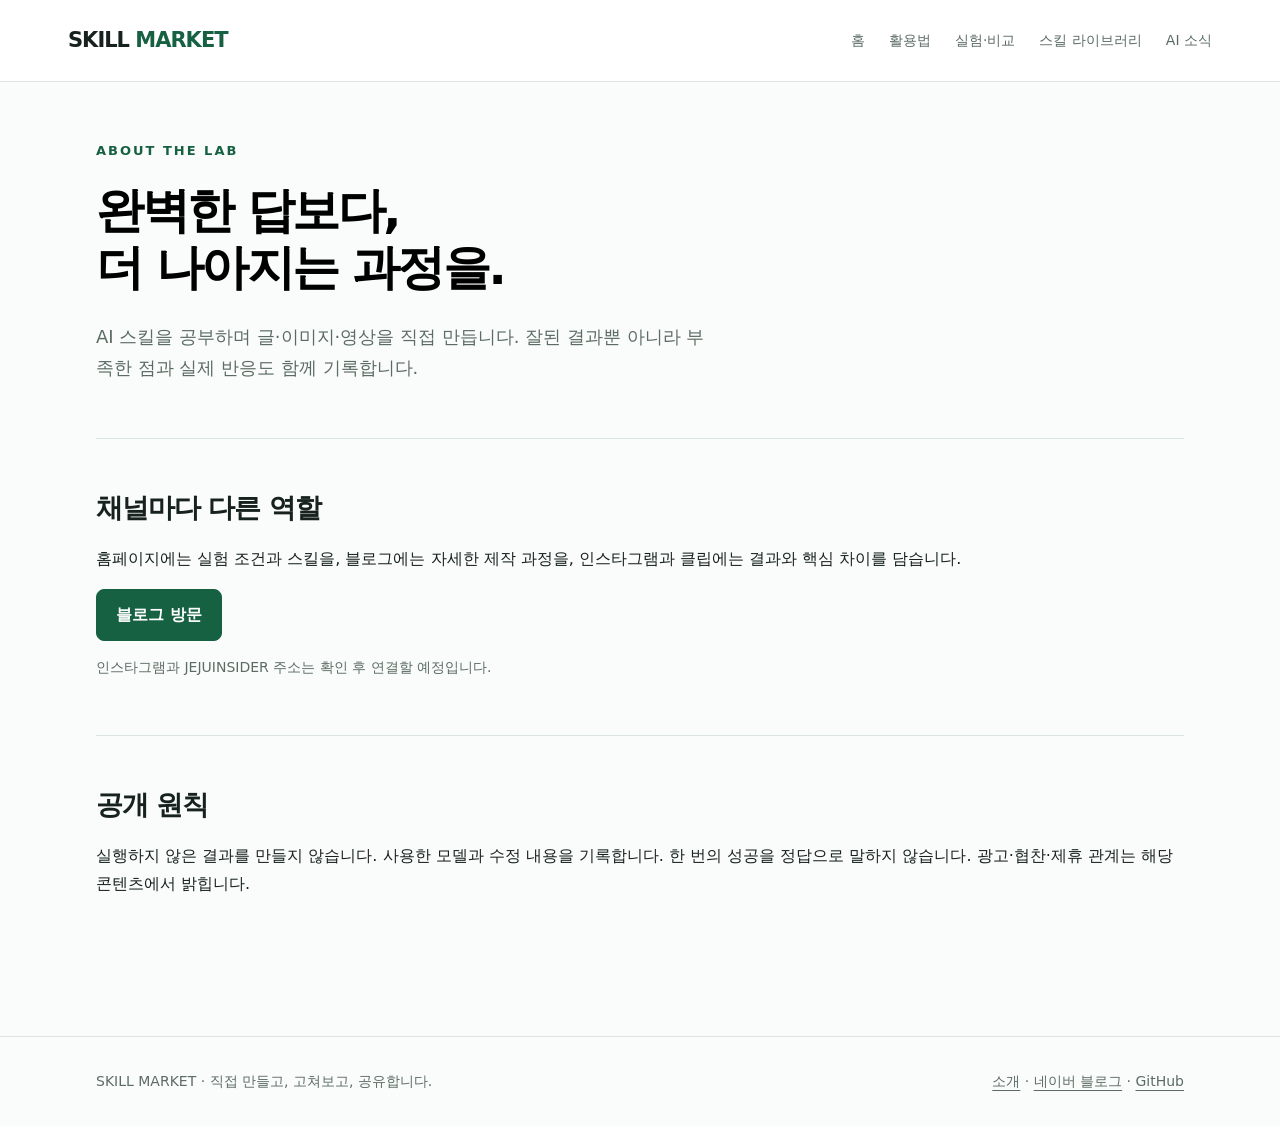
==== docs/about.html @ dbcd6d56 "feat: add AI learning lab homepage and first experiment pages" ====
<!doctype html><html lang="ko"><head><meta charset="utf-8"><meta name="viewport" content="width=device-width,initial-scale=1"><title>소개 | SKILL MARKET</title><meta name="description" content="AI 스킬을 직접 써보고 개선하는 실험실. 결과물 비교, 제작 과정과 재사용 가능한 스킬을 기록합니다."><meta property="og:title" content="소개 | SKILL MARKET"><meta property="og:description" content="직접 만들고 고쳐보며 더 나은 AI 활용법을 나눕니다."><meta property="og:type" content="website"><link rel="stylesheet" href="assets/lab.css"><script src="assets/lab.js" defer></script></head><body><a class="skip" href="#main">본문으로 이동</a><header><div class="nav"><a class="brand" href="index.html">SKILL <span>MARKET</span></a><nav aria-label="주 메뉴"><a href="index.html">홈</a><a href="guides.html">활용법</a><a href="experiments.html">실험·비교</a><a href="library.html">스킬 라이브러리</a><a href="news.html">AI 소식</a></nav></div></header><main id="main"><div class="intro"><span class="eyebrow">About the lab</span><h1>완벽한 답보다,<br>더 나아지는 과정을.</h1><p class="lede">AI 스킬을 공부하며 글·이미지·영상을 직접 만듭니다. 잘된 결과뿐 아니라 부족한 점과 실제 반응도 함께 기록합니다.</p></div><section class="section"><h2>채널마다 다른 역할</h2><p>홈페이지에는 실험 조건과 스킬을, 블로그에는 자세한 제작 과정을, 인스타그램과 클립에는 결과와 핵심 차이를 담습니다.</p><a class="button primary" href="https://blog.naver.com/ldg0116">블로그 방문</a><p class="meta">인스타그램과 JEJUINSIDER 주소는 확인 후 연결할 예정입니다.</p></section><section class="section"><h2>공개 원칙</h2><p>실행하지 않은 결과를 만들지 않습니다. 사용한 모델과 수정 내용을 기록합니다. 한 번의 성공을 정답으로 말하지 않습니다. 광고·협찬·제휴 관계는 해당 콘텐츠에서 밝힙니다.</p></section></main><footer><div class="foot"><span>SKILL MARKET · 직접 만들고, 고쳐보고, 공유합니다.</span><span><a href="about.html">소개</a> · <a href="https://blog.naver.com/ldg0116">네이버 블로그</a> · <a href="https://github.com/ldg0116-oss/skill-market">GitHub</a></span></div></footer></body></html>
---- docs/assets/lab.css ----
:root{--ink:#17221e;--muted:#5c6c64;--line:#dce5df;--green:#176143;--pale:#edf5ef;--bg:#fafcfb}*{box-sizing:border-box;min-width:0}body{margin:0;background:var(--bg);color:var(--ink);font:16px/1.75 system-ui,"Malgun Gothic",sans-serif}a{color:inherit;text-underline-offset:4px}button,input,textarea{font:inherit}a:focus-visible,button:focus-visible,input:focus-visible,textarea:focus-visible{outline:3px solid #bb7e16;outline-offset:4px}header{border-bottom:1px solid var(--line);background:white}.nav{max-width:1200px;margin:auto;display:flex;justify-content:space-between;align-items:center;padding:22px 28px;gap:24px}.brand{font-weight:850;letter-spacing:-1px;text-decoration:none;font-size:21px}.brand span{color:var(--green)}nav{display:flex;gap:24px;flex-wrap:wrap}nav a{text-decoration:none;font-size:14px;color:var(--muted)}nav a[aria-current]{color:var(--green);font-weight:750}main{max-width:1144px;margin:auto;padding:0 28px 80px}.eyebrow{text-transform:uppercase;color:var(--green);font-size:13px;letter-spacing:2px;font-weight:750}.hero{display:grid;grid-template-columns:minmax(0,1.1fr) minmax(0,1fr);gap:65px;align-items:center;padding:78px 0 70px}h1{font-size:clamp(34px,4.5vw,59px);line-height:1.2;letter-spacing:-2.5px;margin:18px 0 24px;color:#000}h2{font-size:27px;line-height:1.4;letter-spacing:-1px;margin:8px 0 18px}h3{font-size:20px;line-height:1.45;margin:12px 0}.lede{color:var(--muted);max-width:620px;font-size:18px}.actions{display:flex;flex-wrap:wrap;gap:12px;margin:28px 0}.button,button{display:inline-flex;align-items:center;justify-content:center;border:1px solid var(--line);border-radius:8px;padding:11px 19px;background:white;text-decoration:none;font-weight:650;cursor:pointer}.primary{background:var(--green);color:white;border-color:var(--green)}.stage{background:#182b24;color:white;padding:28px;border-radius:18px;box-shadow:0 22px 50px #162b2414;transform:rotate(1deg)}.stage-top{display:flex;justify-content:space-between;font-size:13px;color:#cfdfd5}.frames{display:grid;grid-template-columns:repeat(2,minmax(0,1fr));gap:16px;margin:22px 0}.frame{aspect-ratio:9/12;background:linear-gradient(155deg,#799481,#354d42);border:1px solid #a9c1b17a;border-radius:10px;display:flex;flex-direction:column;justify-content:space-between;padding:18px}.frame strong{font-size:32px}.frame p{background:#13251fe6;padding:10px;border-radius:5px;font-size:14px;line-height:1.6}.frame.after{background:linear-gradient(155deg,#c8dfc6,#728e77)}.stage small{color:#c6d6cb}.section{padding:42px 0;border-top:1px solid var(--line)}.section-head{display:flex;justify-content:space-between;gap:20px;align-items:center}.grid{display:grid;grid-template-columns:repeat(3,1fr);gap:22px}.grid.two{grid-template-columns:repeat(2,1fr)}.card{background:white;border:1px solid var(--line);border-radius:12px;padding:25px}.card p{color:var(--muted)}.card a{font-weight:650}.tag{display:inline-block;padding:4px 10px;border-radius:5px;background:var(--pale);color:var(--green);font-size:13px;font-weight:650}.tag.wait{background:#fff2d9;color:#805611}.meta{font-size:14px;color:var(--muted)}.topic-list{display:flex;gap:12px;flex-wrap:wrap}.topic-list a{padding:12px 22px;background:white;border:1px solid var(--line);border-radius:8px;text-decoration:none}.intro{padding:54px 0 36px;max-width:860px}.intro h1{font-size:clamp(32px,4vw,48px)}.notice{background:var(--pale);border-left:3px solid var(--green);padding:18px 22px;margin:22px 0}.scroll{overflow:auto}table{border-collapse:collapse;width:100%;background:white;min-width:550px}th,td{text-align:left;padding:16px;border-bottom:1px solid var(--line)}th{background:var(--pale);font-size:14px}details{border:1px solid var(--line);border-radius:10px;background:white;margin:14px 0;padding:18px}summary{cursor:pointer;font-weight:700}textarea{width:100%;min-height:330px;padding:18px;border:1px solid var(--line);border-radius:8px;background:white;line-height:1.7}footer{border-top:1px solid var(--line);padding:32px 28px;color:var(--muted);font-size:14px}.foot{max-width:1088px;margin:auto;display:flex;justify-content:space-between;gap:20px;flex-wrap:wrap}.quiet{color:var(--muted)}.skip{position:absolute;top:-100px}.skip:focus{top:0;background:white;padding:16px;z-index:9}.steps{counter-reset:step;list-style:none;padding:0}.steps li{border-bottom:1px solid var(--line);padding:18px 0}.steps li:before{counter-increment:step;content:counter(step);display:inline-grid;place-items:center;background:var(--pale);width:30px;height:30px;border-radius:50%;margin-right:14px;color:var(--green)}@media(max-width:760px){.nav{align-items:flex-start;flex-direction:column;padding:18px 20px;gap:14px}nav{gap:12px 20px}main{padding:0 20px 50px}.hero{grid-template-columns:1fr;padding:38px 0;gap:28px}h1{letter-spacing:-1.6px}.stage{transform:none}.grid,.grid.two{grid-template-columns:1fr}.section{padding:30px 0}.section-head{align-items:flex-start;flex-direction:column;gap:0}.intro{padding:34px 0 20px}.frame{aspect-ratio:9/11}}
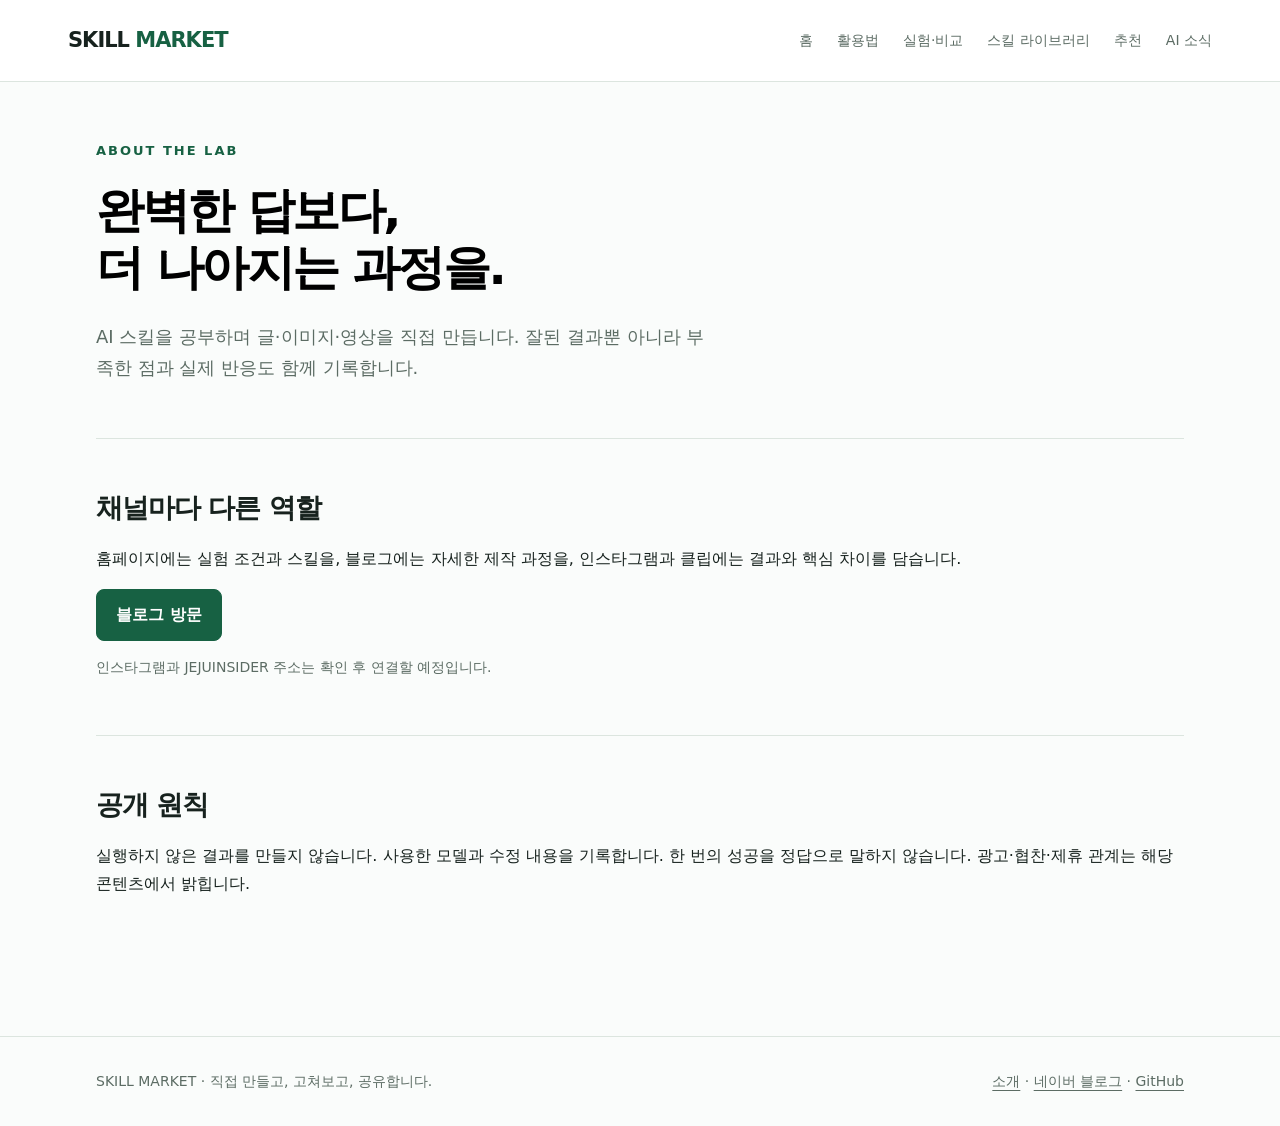
==== commit 86eec2f3: "feat: 추천 탭 추가 (주간 추천 페이지 picks.html, data/picks.json) 매주 새로 올라온 스킬 가운데 시험해 볼 만한 것을 5개쯤 올리는 자리. 지금은 추" ====
--- a/docs/about.html
+++ b/docs/about.html
@@ -1 +1 @@
-<!doctype html><html lang="ko"><head><meta charset="utf-8"><meta name="viewport" content="width=device-width,initial-scale=1"><title>소개 | SKILL MARKET</title><meta name="description" content="AI 스킬을 직접 써보고 개선하는 실험실. 결과물 비교, 제작 과정과 재사용 가능한 스킬을 기록합니다."><meta property="og:title" content="소개 | SKILL MARKET"><meta property="og:description" content="직접 만들고 고쳐보며 더 나은 AI 활용법을 나눕니다."><meta property="og:type" content="website"><link rel="stylesheet" href="assets/lab.css"><script src="assets/lab.js" defer></script></head><body><a class="skip" href="#main">본문으로 이동</a><header><div class="nav"><a class="brand" href="index.html">SKILL <span>MARKET</span></a><nav aria-label="주 메뉴"><a href="index.html">홈</a><a href="guides.html">활용법</a><a href="experiments.html">실험·비교</a><a href="library.html">스킬 라이브러리</a><a href="news.html">AI 소식</a></nav></div></header><main id="main"><div class="intro"><span class="eyebrow">About the lab</span><h1>완벽한 답보다,<br>더 나아지는 과정을.</h1><p class="lede">AI 스킬을 공부하며 글·이미지·영상을 직접 만듭니다. 잘된 결과뿐 아니라 부족한 점과 실제 반응도 함께 기록합니다.</p></div><section class="section"><h2>채널마다 다른 역할</h2><p>홈페이지에는 실험 조건과 스킬을, 블로그에는 자세한 제작 과정을, 인스타그램과 클립에는 결과와 핵심 차이를 담습니다.</p><a class="button primary" href="https://blog.naver.com/ldg0116">블로그 방문</a><p class="meta">인스타그램과 JEJUINSIDER 주소는 확인 후 연결할 예정입니다.</p></section><section class="section"><h2>공개 원칙</h2><p>실행하지 않은 결과를 만들지 않습니다. 사용한 모델과 수정 내용을 기록합니다. 한 번의 성공을 정답으로 말하지 않습니다. 광고·협찬·제휴 관계는 해당 콘텐츠에서 밝힙니다.</p></section></main><footer><div class="foot"><span>SKILL MARKET · 직접 만들고, 고쳐보고, 공유합니다.</span><span><a href="about.html">소개</a> · <a href="https://blog.naver.com/ldg0116">네이버 블로그</a> · <a href="https://github.com/ldg0116-oss/skill-market">GitHub</a></span></div></footer></body></html>+<!doctype html><html lang="ko"><head><meta charset="utf-8"><meta name="viewport" content="width=device-width,initial-scale=1"><title>소개 | SKILL MARKET</title><meta name="description" content="AI 스킬을 직접 써보고 개선하는 실험실. 결과물 비교, 제작 과정과 재사용 가능한 스킬을 기록합니다."><meta property="og:title" content="소개 | SKILL MARKET"><meta property="og:description" content="직접 만들고 고쳐보며 더 나은 AI 활용법을 나눕니다."><meta property="og:type" content="website"><link rel="stylesheet" href="assets/lab.css"><script src="assets/lab.js" defer></script></head><body><a class="skip" href="#main">본문으로 이동</a><header><div class="nav"><a class="brand" href="index.html">SKILL <span>MARKET</span></a><nav aria-label="주 메뉴"><a href="index.html">홈</a><a href="guides.html">활용법</a><a href="experiments.html">실험·비교</a><a href="library.html">스킬 라이브러리</a><a href="picks.html">추천</a><a href="news.html">AI 소식</a></nav></div></header><main id="main"><div class="intro"><span class="eyebrow">About the lab</span><h1>완벽한 답보다,<br>더 나아지는 과정을.</h1><p class="lede">AI 스킬을 공부하며 글·이미지·영상을 직접 만듭니다. 잘된 결과뿐 아니라 부족한 점과 실제 반응도 함께 기록합니다.</p></div><section class="section"><h2>채널마다 다른 역할</h2><p>홈페이지에는 실험 조건과 스킬을, 블로그에는 자세한 제작 과정을, 인스타그램과 클립에는 결과와 핵심 차이를 담습니다.</p><a class="button primary" href="https://blog.naver.com/ldg0116">블로그 방문</a><p class="meta">인스타그램과 JEJUINSIDER 주소는 확인 후 연결할 예정입니다.</p></section><section class="section"><h2>공개 원칙</h2><p>실행하지 않은 결과를 만들지 않습니다. 사용한 모델과 수정 내용을 기록합니다. 한 번의 성공을 정답으로 말하지 않습니다. 광고·협찬·제휴 관계는 해당 콘텐츠에서 밝힙니다.</p></section></main><footer><div class="foot"><span>SKILL MARKET · 직접 만들고, 고쳐보고, 공유합니다.</span><span><a href="about.html">소개</a> · <a href="https://blog.naver.com/ldg0116">네이버 블로그</a> · <a href="https://github.com/ldg0116-oss/skill-market">GitHub</a></span></div></footer></body></html>
--- a/docs/assets/lab.css
+++ b/docs/assets/lab.css
@@ -1,2 +1,3 @@
 
 :root{--ink:#17221e;--muted:#5c6c64;--line:#dce5df;--green:#176143;--pale:#edf5ef;--bg:#fafcfb}*{box-sizing:border-box;min-width:0}body{margin:0;background:var(--bg);color:var(--ink);font:16px/1.75 system-ui,"Malgun Gothic",sans-serif}a{color:inherit;text-underline-offset:4px}button,input,textarea{font:inherit}a:focus-visible,button:focus-visible,input:focus-visible,textarea:focus-visible{outline:3px solid #bb7e16;outline-offset:4px}header{border-bottom:1px solid var(--line);background:white}.nav{max-width:1200px;margin:auto;display:flex;justify-content:space-between;align-items:center;padding:22px 28px;gap:24px}.brand{font-weight:850;letter-spacing:-1px;text-decoration:none;font-size:21px}.brand span{color:var(--green)}nav{display:flex;gap:24px;flex-wrap:wrap}nav a{text-decoration:none;font-size:14px;color:var(--muted)}nav a[aria-current]{color:var(--green);font-weight:750}main{max-width:1144px;margin:auto;padding:0 28px 80px}.eyebrow{text-transform:uppercase;color:var(--green);font-size:13px;letter-spacing:2px;font-weight:750}.hero{display:grid;grid-template-columns:minmax(0,1.1fr) minmax(0,1fr);gap:65px;align-items:center;padding:78px 0 70px}h1{font-size:clamp(34px,4.5vw,59px);line-height:1.2;letter-spacing:-2.5px;margin:18px 0 24px;color:#000}h2{font-size:27px;line-height:1.4;letter-spacing:-1px;margin:8px 0 18px}h3{font-size:20px;line-height:1.45;margin:12px 0}.lede{color:var(--muted);max-width:620px;font-size:18px}.actions{display:flex;flex-wrap:wrap;gap:12px;margin:28px 0}.button,button{display:inline-flex;align-items:center;justify-content:center;border:1px solid var(--line);border-radius:8px;padding:11px 19px;background:white;text-decoration:none;font-weight:650;cursor:pointer}.primary{background:var(--green);color:white;border-color:var(--green)}.stage{background:#182b24;color:white;padding:28px;border-radius:18px;box-shadow:0 22px 50px #162b2414;transform:rotate(1deg)}.stage-top{display:flex;justify-content:space-between;font-size:13px;color:#cfdfd5}.frames{display:grid;grid-template-columns:repeat(2,minmax(0,1fr));gap:16px;margin:22px 0}.frame{aspect-ratio:9/12;background:linear-gradient(155deg,#799481,#354d42);border:1px solid #a9c1b17a;border-radius:10px;display:flex;flex-direction:column;justify-content:space-between;padding:18px}.frame strong{font-size:32px}.frame p{background:#13251fe6;padding:10px;border-radius:5px;font-size:14px;line-height:1.6}.frame.after{background:linear-gradient(155deg,#c8dfc6,#728e77)}.stage small{color:#c6d6cb}.section{padding:42px 0;border-top:1px solid var(--line)}.section-head{display:flex;justify-content:space-between;gap:20px;align-items:center}.grid{display:grid;grid-template-columns:repeat(3,1fr);gap:22px}.grid.two{grid-template-columns:repeat(2,1fr)}.card{background:white;border:1px solid var(--line);border-radius:12px;padding:25px}.card p{color:var(--muted)}.card a{font-weight:650}.tag{display:inline-block;padding:4px 10px;border-radius:5px;background:var(--pale);color:var(--green);font-size:13px;font-weight:650}.tag.wait{background:#fff2d9;color:#805611}.meta{font-size:14px;color:var(--muted)}.topic-list{display:flex;gap:12px;flex-wrap:wrap}.topic-list a{padding:12px 22px;background:white;border:1px solid var(--line);border-radius:8px;text-decoration:none}.intro{padding:54px 0 36px;max-width:860px}.intro h1{font-size:clamp(32px,4vw,48px)}.notice{background:var(--pale);border-left:3px solid var(--green);padding:18px 22px;margin:22px 0}.scroll{overflow:auto}table{border-collapse:collapse;width:100%;background:white;min-width:550px}th,td{text-align:left;padding:16px;border-bottom:1px solid var(--line)}th{background:var(--pale);font-size:14px}details{border:1px solid var(--line);border-radius:10px;background:white;margin:14px 0;padding:18px}summary{cursor:pointer;font-weight:700}textarea{width:100%;min-height:330px;padding:18px;border:1px solid var(--line);border-radius:8px;background:white;line-height:1.7}footer{border-top:1px solid var(--line);padding:32px 28px;color:var(--muted);font-size:14px}.foot{max-width:1088px;margin:auto;display:flex;justify-content:space-between;gap:20px;flex-wrap:wrap}.quiet{color:var(--muted)}.skip{position:absolute;top:-100px}.skip:focus{top:0;background:white;padding:16px;z-index:9}.steps{counter-reset:step;list-style:none;padding:0}.steps li{border-bottom:1px solid var(--line);padding:18px 0}.steps li:before{counter-increment:step;content:counter(step);display:inline-grid;place-items:center;background:var(--pale);width:30px;height:30px;border-radius:50%;margin-right:14px;color:var(--green)}@media(max-width:760px){.nav{align-items:flex-start;flex-direction:column;padding:18px 20px;gap:14px}nav{gap:12px 20px}main{padding:0 20px 50px}.hero{grid-template-columns:1fr;padding:38px 0;gap:28px}h1{letter-spacing:-1.6px}.stage{transform:none}.grid,.grid.two{grid-template-columns:1fr}.section{padding:30px 0}.section-head{align-items:flex-start;flex-direction:column;gap:0}.intro{padding:34px 0 20px}.frame{aspect-ratio:9/11}}
+.picks{display:grid;gap:22px}.pick-top{display:flex;justify-content:space-between;align-items:baseline;gap:8px 20px;flex-wrap:wrap}.pick-top h3{margin:0}.score{font-weight:800;font-size:24px;color:var(--green);white-space:nowrap}.score small{font-weight:500;font-size:13px;color:var(--muted)}.tags{display:flex;flex-wrap:wrap;gap:8px;align-items:center;margin:12px 0}.pick .why b{color:var(--ink);margin-right:8px}.pick details{margin:16px 0 0}.bars{display:grid;grid-template-columns:auto minmax(60px,1fr) auto;gap:8px 14px;align-items:center;font-size:14px;margin:16px 0}.bar{height:7px;background:var(--pale);border-radius:4px;overflow:hidden}.bar i{display:block;height:100%;background:var(--green)}.pt{color:var(--muted);white-space:nowrap}.facts{margin:0;display:grid;grid-template-columns:max-content minmax(0,1fr);gap:10px 20px}.facts dt{color:var(--muted);font-size:14px}.facts dd{margin:0;overflow-wrap:anywhere}.facts ul,.rule ul{margin:0;padding-left:20px}.empty{background:white;border:1px dashed var(--line);border-radius:12px;padding:34px 24px;text-align:center}.empty strong{display:block;font-size:20px;margin-bottom:6px}.empty span{color:var(--muted)}@media(max-width:760px){.facts{grid-template-columns:1fr;gap:2px}.facts dd{margin-bottom:10px}.bars{grid-template-columns:auto minmax(36px,1fr) auto;gap:6px 10px;font-size:13px}}
